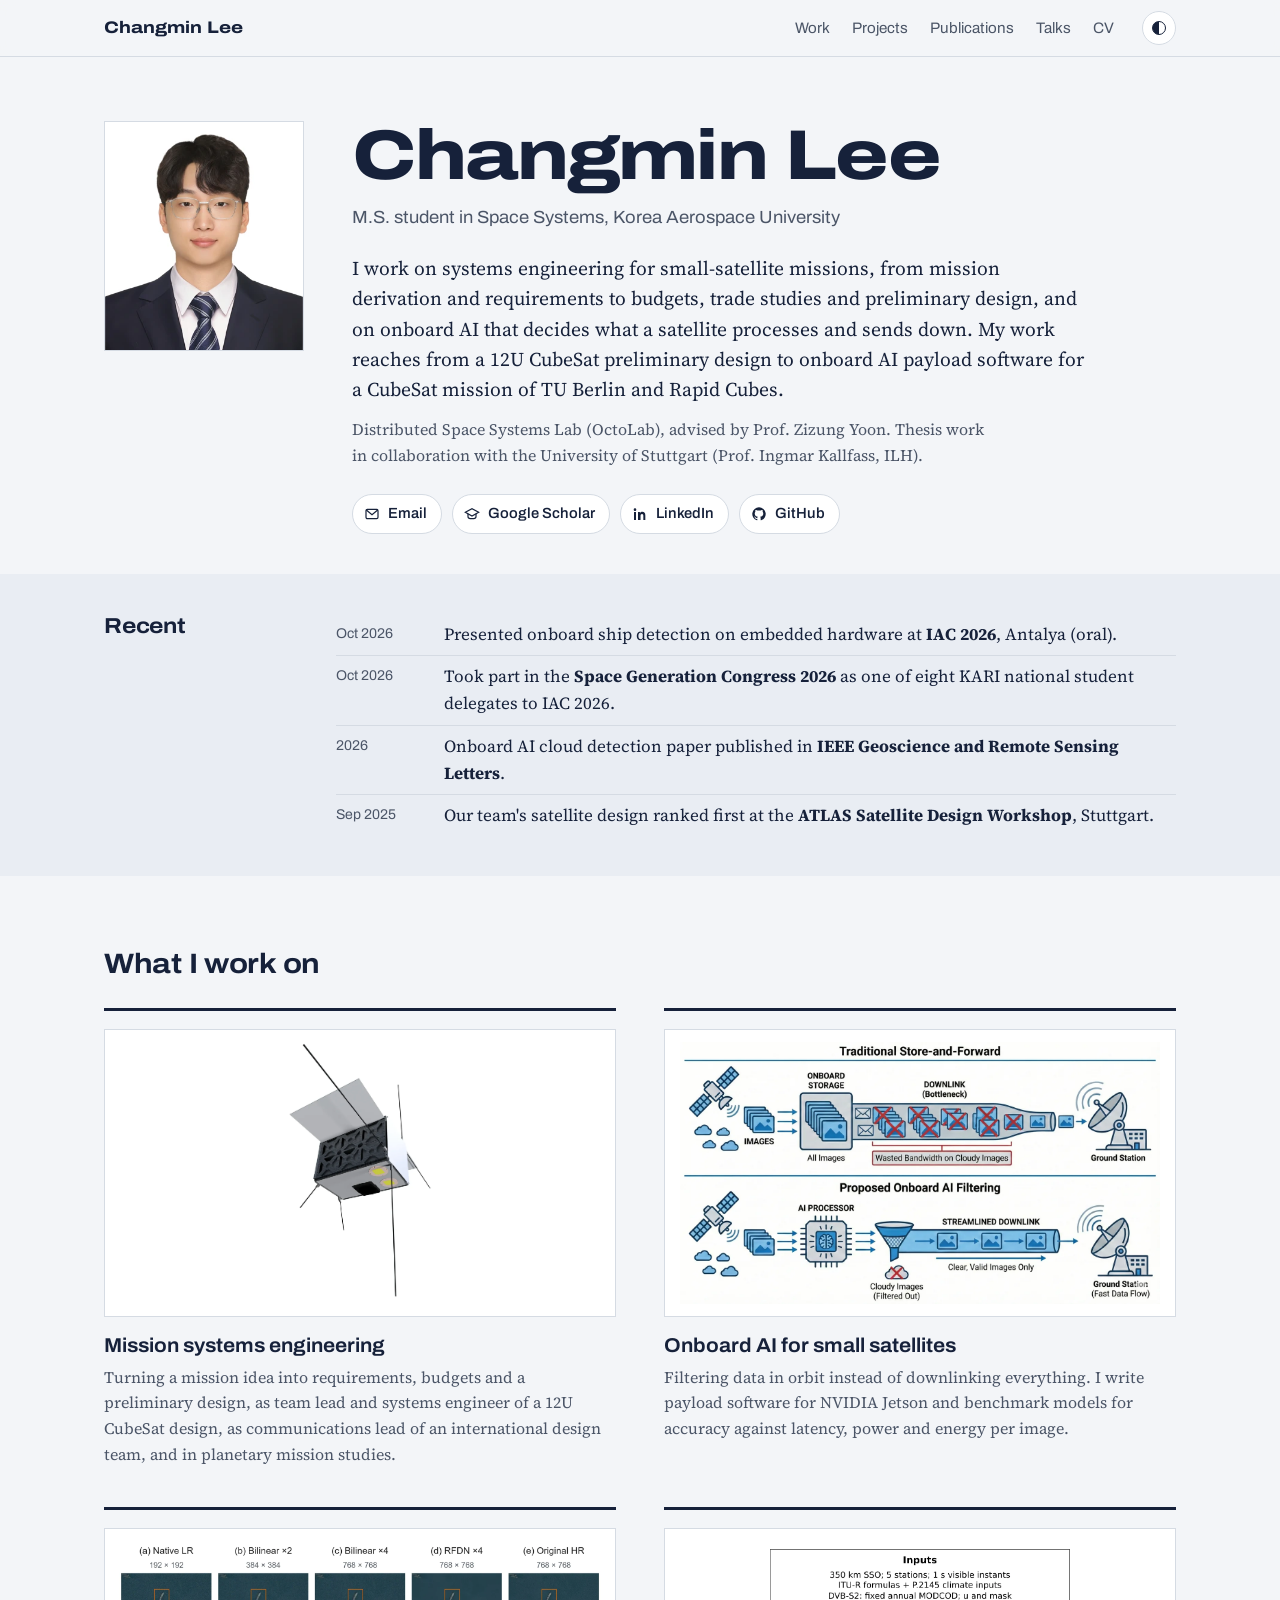
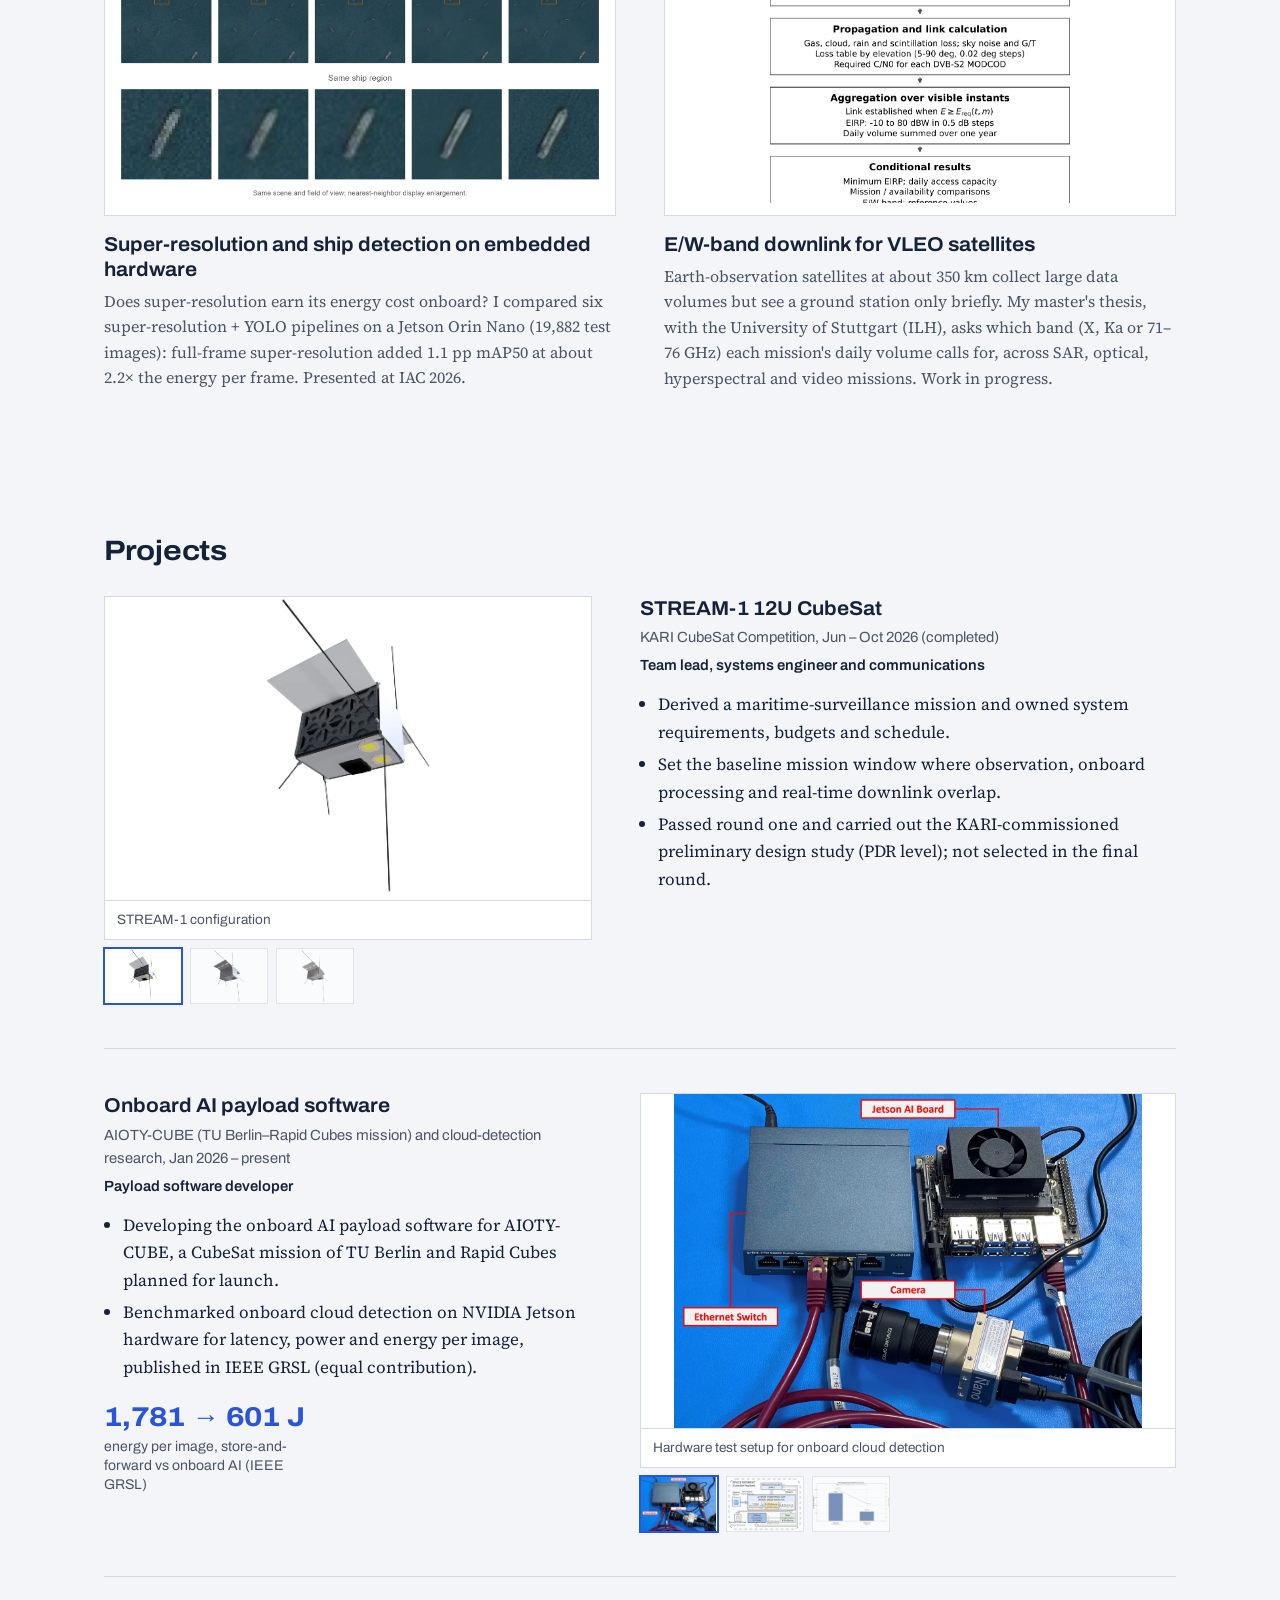
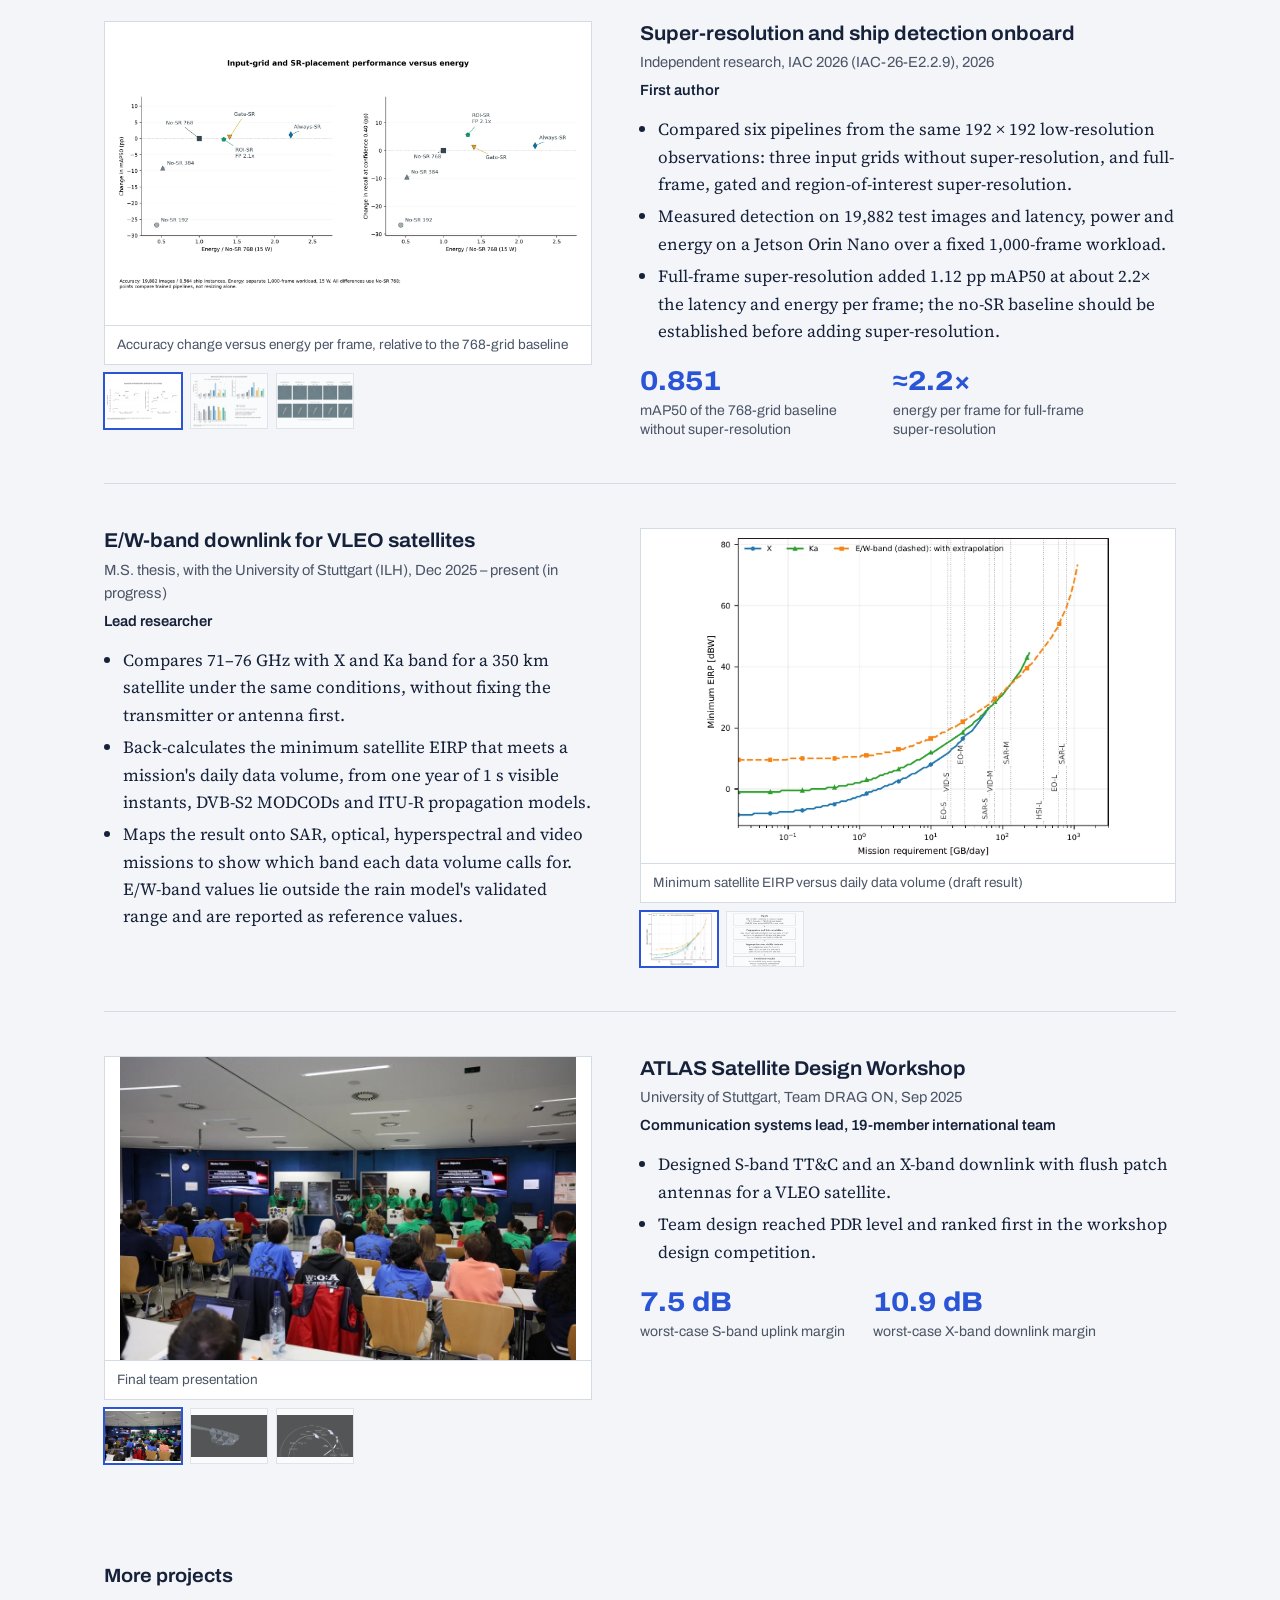
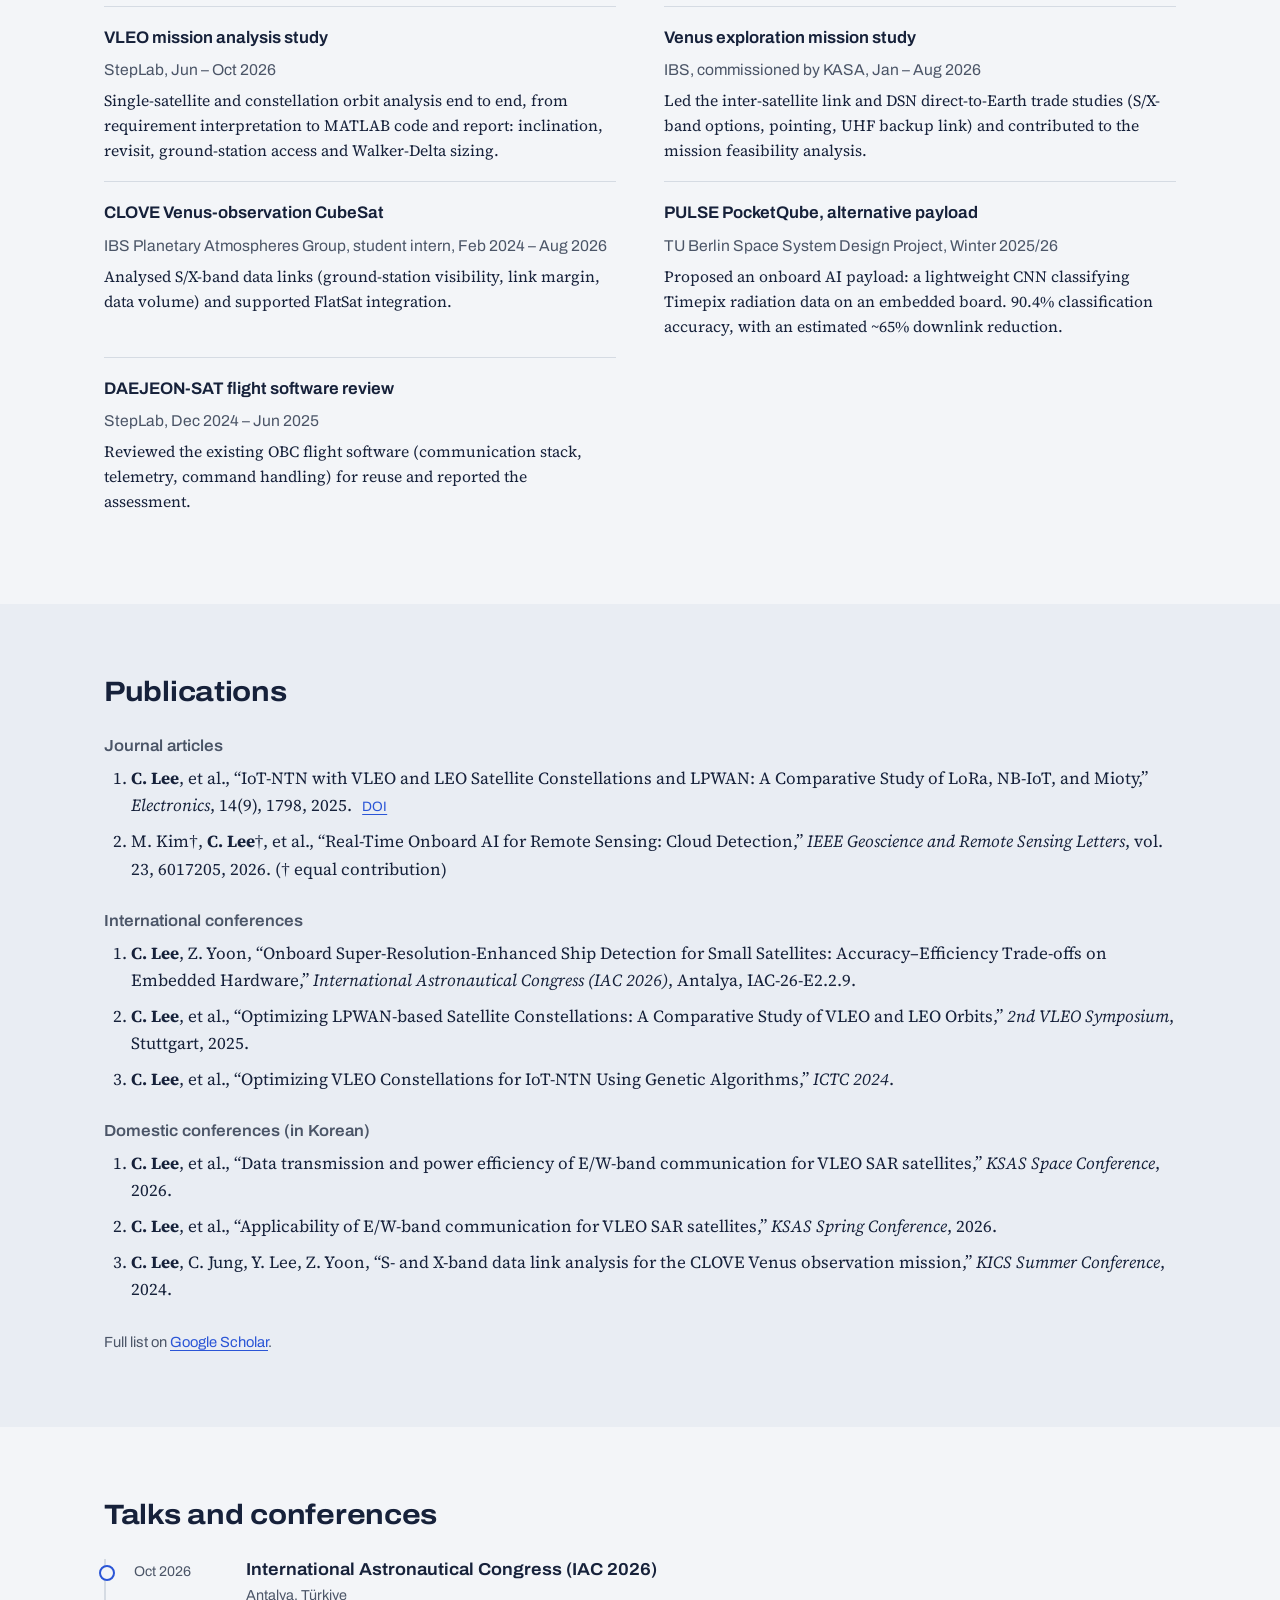
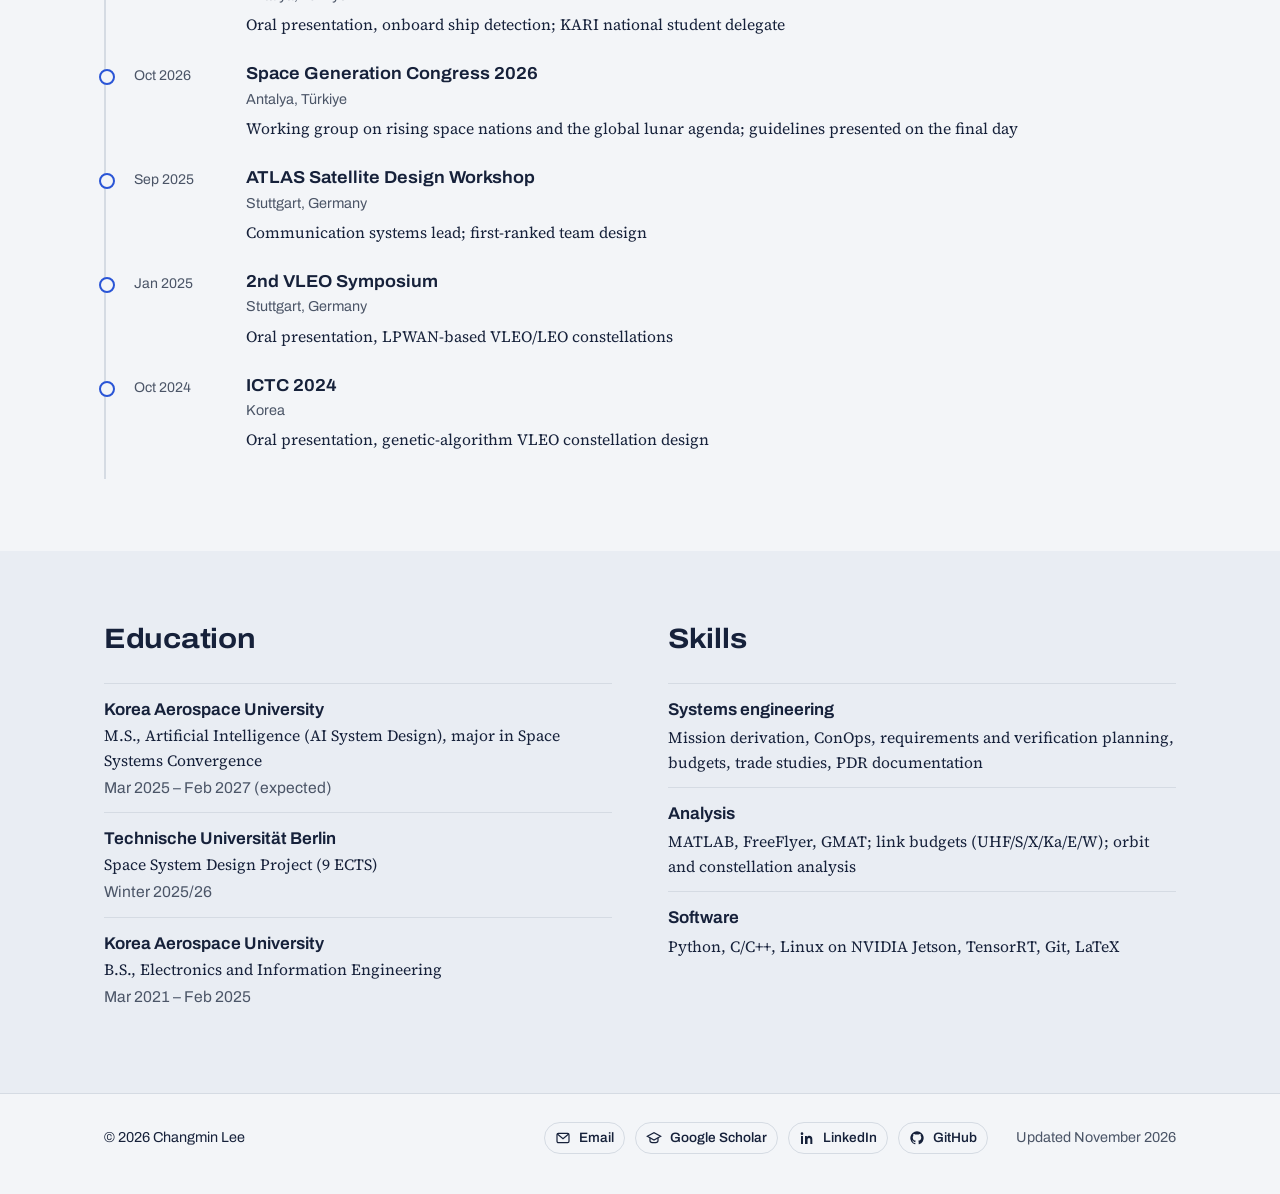
==== index.html @ 6075e07b "Build personal portfolio site Static single-page site: research themes, featured projects with image" ====
<!doctype html>
<html lang="en">
<head>
  <meta charset="utf-8">
  <meta name="viewport" content="width=device-width, initial-scale=1">
  <title>Changmin Lee | Small-satellite systems engineering</title>
  <meta name="description" content="Changmin Lee, M.S. student in space systems at Korea Aerospace University: systems engineering for small-satellite missions and onboard AI.">
  <meta property="og:title" content="Changmin Lee">
  <meta property="og:description" content="Systems engineering for small-satellite missions and onboard AI.">
  <meta property="og:image" content="https://changmaneeee.github.io/assets/img/stream1-assembly.webp">
  <link rel="icon" href="data:image/svg+xml,%3Csvg xmlns='http://www.w3.org/2000/svg' viewBox='0 0 32 32'%3E%3Ccircle cx='16' cy='16' r='7' fill='%232A55D6'/%3E%3Cellipse cx='16' cy='16' rx='14' ry='6' fill='none' stroke='%232A55D6' stroke-width='2' transform='rotate(-30 16 16)'/%3E%3C/svg%3E">
  <link rel="preload" href="assets/fonts/archivo-latin-wdth-normal.woff2" as="font" type="font/woff2" crossorigin>
  <link rel="stylesheet" href="style.css">
  <script>
    try { var t = localStorage.getItem('theme'); if (t) document.documentElement.setAttribute('data-theme', t); } catch (e) {}
  </script>
</head>
<body>
  <a class="skip" href="#main">Skip to content</a>

  <header class="topbar">
    <div class="wrap topbar-inner">
      <a class="wordmark" href="#top">Changmin Lee</a>
      <nav aria-label="Sections">
        <a href="#research">Work</a>
        <a href="#projects">Projects</a>
        <a href="#publications">Publications</a>
        <a href="#talks">Talks</a>
        <a href="#cv">CV</a>
      </nav>
      <button class="theme" type="button" aria-label="Switch colour theme"><span aria-hidden="true"></span></button>
    </div>
  </header>

  <main id="main">
    <section class="hero" id="top">
      <div class="wrap hero-grid">
        <img class="portrait" src="assets/img/profile.webp" alt="Portrait of Changmin Lee" width="330" height="381">
        <div class="hero-text">
          <h1 data-bind="name"></h1>
          <p class="role" data-bind="role"></p>
          <p class="summary" data-bind="summary"></p>
          <p class="affil" data-bind="affiliation"></p>
          <ul class="links" id="links"></ul>
        </div>
      </div>
    </section>

    <section class="band news-band" aria-labelledby="news-h">
      <div class="wrap news-grid">
        <h2 id="news-h">Recent</h2>
        <ol class="news" id="news"></ol>
      </div>
    </section>

    <section id="research" aria-labelledby="research-h">
      <div class="wrap">
        <h2 id="research-h">What I work on</h2>
        <div class="themes" id="themes"></div>
      </div>
    </section>

    <section id="projects" aria-labelledby="projects-h">
      <div class="wrap">
        <h2 id="projects-h">Projects</h2>
        <div id="featured"></div>
        <h3 class="sub">More projects</h3>
        <div class="minor" id="minor"></div>
      </div>
    </section>

    <section id="publications" class="band" aria-labelledby="pubs-h">
      <div class="wrap">
        <h2 id="pubs-h">Publications</h2>
        <div id="pubs"></div>
        <p class="note">Full list on <a href="https://scholar.google.com/citations?user=tE0zNfIAAAAJ">Google Scholar</a>.</p>
      </div>
    </section>

    <section id="talks" aria-labelledby="talks-h">
      <div class="wrap">
        <h2 id="talks-h">Talks and conferences</h2>
        <ol class="timeline" id="timeline"></ol>
      </div>
    </section>

    <section id="cv" class="band" aria-labelledby="cv-h">
      <div class="wrap cv-grid">
        <div>
          <h2 id="cv-h">Education</h2>
          <ul class="edu" id="edu"></ul>
        </div>
        <div>
          <h2>Skills</h2>
          <dl class="skills" id="skills"></dl>
        </div>
      </div>
    </section>
  </main>

  <footer class="foot">
    <div class="wrap foot-inner">
      <p>© <span id="year"></span> Changmin Lee</p>
      <ul class="links small" id="links-foot"></ul>
      <p class="muted">Updated <span data-bind="updated"></span></p>
    </div>
  </footer>

  <dialog id="lightbox" aria-label="Image viewer">
    <form method="dialog"><button class="close" aria-label="Close image">×</button></form>
    <img alt="">
    <p class="lb-cap"></p>
  </dialog>

  <script src="data.js"></script>
  <script src="main.js"></script>
</body>
</html>
---- style.css ----
@font-face { font-family: "Archivo"; src: url("assets/fonts/archivo-latin-wdth-normal.woff2") format("woff2"); font-weight: 100 900; font-stretch: 62% 125%; font-display: swap; }
@font-face { font-family: "Source Serif 4"; src: url("assets/fonts/source-serif-4-latin-standard-normal.woff2") format("woff2"); font-weight: 200 900; font-style: normal; font-display: swap; }
@font-face { font-family: "Source Serif 4"; src: url("assets/fonts/source-serif-4-latin-standard-italic.woff2") format("woff2"); font-weight: 200 900; font-style: italic; font-display: swap; }

:root {
  --paper: #f3f5f8;
  --surface: #ffffff;
  --ink: #16213a;
  --graphite: #4b5567;
  --rule: #d5dbe3;
  --orbit: #2a55d6;
  --sun: #d9940f;
  --band: #e9edf3;
  --display: "Archivo", "Helvetica Neue", Arial, sans-serif;
  --text: "Source Serif 4", Georgia, serif;
  --wrap: 1120px;
}
@media (prefers-color-scheme: dark) {
  :root:not([data-theme="light"]) {
    --paper: #0d1422; --surface: #141d2e; --ink: #e5eaf2; --graphite: #9aa6b8;
    --rule: #263248; --orbit: #84a5ff; --sun: #f0b43a; --band: #111a2a;
  }
}
:root[data-theme="dark"] {
  --paper: #0d1422; --surface: #141d2e; --ink: #e5eaf2; --graphite: #9aa6b8;
  --rule: #263248; --orbit: #84a5ff; --sun: #f0b43a; --band: #111a2a;
}

* { box-sizing: border-box; }
html { scroll-behavior: smooth; scroll-padding-top: 72px; }
@media (prefers-reduced-motion: reduce) { html { scroll-behavior: auto; } }
body {
  margin: 0; background: var(--paper); color: var(--ink);
  font-family: var(--text); font-size: 1.0625rem; line-height: 1.6;
  -webkit-font-smoothing: antialiased;
}
img { max-width: 100%; height: auto; display: block; }
a { color: var(--orbit); text-underline-offset: 3px; text-decoration-thickness: 1px; }
a:hover { text-decoration-thickness: 2px; }
:focus-visible { outline: 2px solid var(--orbit); outline-offset: 3px; border-radius: 2px; }
.wrap { max-width: var(--wrap); margin: 0 auto; padding: 0 24px; }
.skip { position: absolute; left: -999px; }
.skip:focus { left: 16px; top: 12px; z-index: 50; background: var(--surface); padding: 8px 12px; }

h1, h2, h3, .wordmark, nav, .role, .date, .fig-value, .meta, .links, .note, figcaption, .foot {
  font-family: var(--display);
}
h2 {
  font-size: 1.75rem; font-weight: 700; font-stretch: 112%; letter-spacing: -0.01em;
  margin: 0 0 1.75rem; line-height: 1.15;
}
h3 { font-size: 1.25rem; font-weight: 650; font-stretch: 105%; margin: 0 0 .35rem; line-height: 1.25; }
section { padding: 72px 0; }
.band { background: var(--band); }

/* Top bar */
.topbar {
  position: sticky; top: 0; z-index: 20;
  background: color-mix(in srgb, var(--paper) 88%, transparent);
  backdrop-filter: blur(8px); border-bottom: 1px solid var(--rule);
}
.topbar-inner { display: flex; align-items: center; gap: 28px; height: 56px; }
.wordmark { font-weight: 750; font-stretch: 118%; color: var(--ink); text-decoration: none; font-size: 1.05rem; }
nav { display: flex; gap: 22px; margin-left: auto; font-size: .95rem; }
nav a { color: var(--graphite); text-decoration: none; }
nav a:hover { color: var(--ink); }
.theme {
  width: 34px; height: 34px; border-radius: 50%; border: 1px solid var(--rule);
  background: var(--surface); cursor: pointer; display: grid; place-items: center;
}
.theme span {
  width: 14px; height: 14px; border-radius: 50%;
  background: linear-gradient(90deg, var(--ink) 50%, transparent 50%); border: 1.5px solid var(--ink);
}

/* Hero */
.hero { padding: 64px 0 40px; }
.hero-grid { display: grid; grid-template-columns: 200px minmax(0, 1fr); gap: 48px; align-items: start; }
.portrait {
  width: 200px; height: 230px; object-fit: cover; object-position: 50% 20%;
  border: 1px solid var(--rule); background: #fff;
}
h1 {
  font-size: clamp(2.6rem, 6vw, 4.4rem); font-weight: 800; font-stretch: 122%;
  letter-spacing: -0.025em; line-height: .98; margin: 0 0 14px;
}
.role { font-size: 1.1rem; color: var(--graphite); margin: 0 0 22px; font-stretch: 105%; }
.summary { font-size: 1.22rem; line-height: 1.55; max-width: 38em; margin: 0 0 12px; }
.affil { color: var(--graphite); max-width: 40em; margin: 0 0 26px; font-size: 1rem; }
.links { list-style: none; padding: 0; margin: 0; display: flex; flex-wrap: wrap; gap: 10px; }
.links a {
  display: inline-flex; align-items: center; gap: 8px; padding: 7px 14px 7px 11px;
  border: 1px solid var(--rule); border-radius: 999px; background: var(--surface);
  color: var(--ink); text-decoration: none; font-size: .92rem; font-weight: 550;
}
.links a:hover { border-color: var(--orbit); color: var(--orbit); }
.links svg { width: 16px; height: 16px; flex: none; }
.links.small a { padding: 4px 10px; font-size: .85rem; background: transparent; }

/* Recent */
.news-grid { display: grid; grid-template-columns: 200px minmax(0, 1fr); gap: 32px; }
.news-grid h2 { margin: 0; font-size: 1.35rem; }
.news-band { padding: 40px 0; }
.news { list-style: none; margin: 0; padding: 0; }
.news li { display: grid; grid-template-columns: 92px minmax(0, 1fr); gap: 16px; padding: 7px 0; border-bottom: 1px solid var(--rule); }
.news li:last-child { border-bottom: 0; }
.date { color: var(--graphite); font-size: .88rem; font-variant-numeric: tabular-nums; padding-top: 2px; }

/* Research themes */
.themes { display: grid; grid-template-columns: repeat(2, minmax(0, 1fr)); gap: 40px 48px; }
.theme-item { border-top: 3px solid var(--ink); padding-top: 18px; }
.theme-item figure { margin: 0 0 16px; background: #fff; border: 1px solid var(--rule); aspect-ratio: 16 / 9; display: grid; place-items: center; overflow: hidden; }
.theme-item figure { position: relative; }
.theme-item figure img { position: absolute; inset: 12px; width: calc(100% - 24px); height: calc(100% - 24px); object-fit: contain; }
.theme-item p { margin: .4rem 0 0; color: var(--graphite); font-size: 1rem; }

/* Featured projects */
.project { display: grid; grid-template-columns: minmax(0, 1fr) minmax(0, 1.1fr); gap: 48px; padding: 44px 0; border-top: 1px solid var(--rule); }
.project:first-child { border-top: 0; padding-top: 0; }
.project:nth-child(even) .gallery { order: 2; }
.meta { color: var(--graphite); font-size: .92rem; margin: 0 0 4px; }
.meta.role-line { color: var(--ink); font-weight: 600; margin-bottom: 14px; }
.project ul { margin: 0; padding-left: 1.1em; }
.project li { margin: .35rem 0; }
.figs { display: flex; flex-wrap: wrap; gap: 28px; margin: 22px 0 0; }
.figs div { min-width: 140px; }
.fig-value { display: block; font-size: 1.7rem; font-weight: 750; font-stretch: 110%; color: var(--orbit); line-height: 1.1; font-variant-numeric: tabular-nums; }
.figs dd { margin: 4px 0 0; font-size: .88rem; color: var(--graphite); font-family: var(--display); max-width: 16em; line-height: 1.35; }
.gallery .main { margin: 0; background: #fff; border: 1px solid var(--rule); }
.gallery .main button { all: unset; cursor: zoom-in; display: block; width: 100%; }
.gallery .main button:focus-visible { outline: 2px solid var(--orbit); outline-offset: 2px; }
.gallery .main img { width: 100%; aspect-ratio: 16 / 10; object-fit: contain; }
.gallery figcaption { font-size: .85rem; color: var(--graphite); padding: 8px 12px; border-top: 1px solid var(--rule); background: var(--surface); }
.thumbs { display: flex; gap: 8px; margin-top: 8px; }
.thumbs button {
  width: 78px; height: 56px; padding: 0; border: 1px solid var(--rule); background: #fff; cursor: pointer; opacity: .65;
}
.thumbs button[aria-pressed="true"] { opacity: 1; border-color: var(--orbit); box-shadow: 0 0 0 1px var(--orbit); }
.thumbs img { width: 100%; height: 100%; object-fit: contain; }

.sub { margin: 56px 0 18px; font-size: 1.2rem; }
.minor { display: grid; grid-template-columns: repeat(2, minmax(0, 1fr)); gap: 0 48px; }
.minor article { padding: 18px 0; border-top: 1px solid var(--rule); }
.minor h4 { font-family: var(--display); font-size: 1.05rem; font-weight: 650; margin: 0 0 2px; }
.minor p { margin: .35rem 0 0; font-size: .98rem; }

/* Publications */
.pub-group { margin-bottom: 28px; }
.pub-group h3 { font-size: 1rem; color: var(--graphite); font-weight: 600; margin-bottom: 8px; }
.pubs { margin: 0; padding-left: 1.6em; }
.pubs li { margin: .55rem 0; max-width: 62em; }
.pubs a { font-family: var(--display); font-size: .85rem; margin-left: 6px; }
.note { font-size: .92rem; color: var(--graphite); margin: 8px 0 0; }

/* Timeline */
.timeline { list-style: none; margin: 0; padding: 0; border-left: 2px solid var(--rule); }
.timeline li { position: relative; padding: 0 0 26px 28px; display: grid; grid-template-columns: 96px minmax(0, 1fr); gap: 16px; }
.timeline li::before {
  content: ""; position: absolute; left: -7px; top: 6px; width: 12px; height: 12px; border-radius: 50%;
  background: var(--paper); border: 2px solid var(--orbit);
}
.timeline h3 { font-size: 1.08rem; margin: 0; }
.timeline .place { font-family: var(--display); color: var(--graphite); font-size: .9rem; }
.timeline p { margin: .25rem 0 0; font-size: .98rem; }

/* CV */
.cv-grid { display: grid; grid-template-columns: minmax(0, 1fr) minmax(0, 1fr); gap: 56px; }
.edu { list-style: none; margin: 0; padding: 0; }
.edu li { padding: 12px 0; border-top: 1px solid var(--rule); }
.edu strong { font-family: var(--display); font-weight: 650; display: block; }
.edu span { display: block; font-size: .98rem; }
.skills { margin: 0; }
.skills dt { font-family: var(--display); font-weight: 650; padding-top: 12px; border-top: 1px solid var(--rule); }
.skills dd { margin: 2px 0 12px; font-size: .98rem; }

/* Footer */
.foot { border-top: 1px solid var(--rule); padding: 28px 0 40px; font-size: .9rem; }
.foot-inner { display: flex; flex-wrap: wrap; align-items: center; gap: 16px 28px; }
.foot p { margin: 0; }
.muted { color: var(--graphite); }
.foot .links { margin-left: auto; }

/* Lightbox */
dialog#lightbox { border: 0; padding: 16px; max-width: min(1200px, 94vw); background: var(--surface); color: var(--ink); }
dialog#lightbox::backdrop { background: rgb(10 15 25 / .8); }
dialog#lightbox img { max-height: 80vh; margin: 0 auto; background: #fff; }
.lb-cap { font-family: var(--display); font-size: .9rem; color: var(--graphite); margin: 10px 0 0; }
.close { position: absolute; right: 10px; top: 6px; border: 0; background: none; font-size: 1.8rem; cursor: pointer; color: var(--ink); }

/* Responsive */
@media (max-width: 900px) {
  .hero-grid, .project, .cv-grid { grid-template-columns: minmax(0, 1fr); gap: 32px; }
  .portrait { width: 140px; height: 160px; }
  .project:nth-child(even) .gallery { order: 0; }
  .themes { grid-template-columns: minmax(0, 1fr); }
  .minor { grid-template-columns: minmax(0, 1fr); }
  .news-grid { grid-template-columns: minmax(0, 1fr); gap: 12px; }
}
@media (max-width: 640px) {
  .wrap { padding: 0 16px; }
  section { padding: 52px 0; }
  .topbar-inner { gap: 14px; }
  .wordmark { display: none; }
  nav { margin-left: 0; gap: 16px; overflow-x: auto; font-size: .9rem; white-space: nowrap; }
  .theme { margin-left: auto; flex: none; }
  .news li, .timeline li { grid-template-columns: minmax(0, 1fr); gap: 2px; }
  .summary { font-size: 1.1rem; }
}
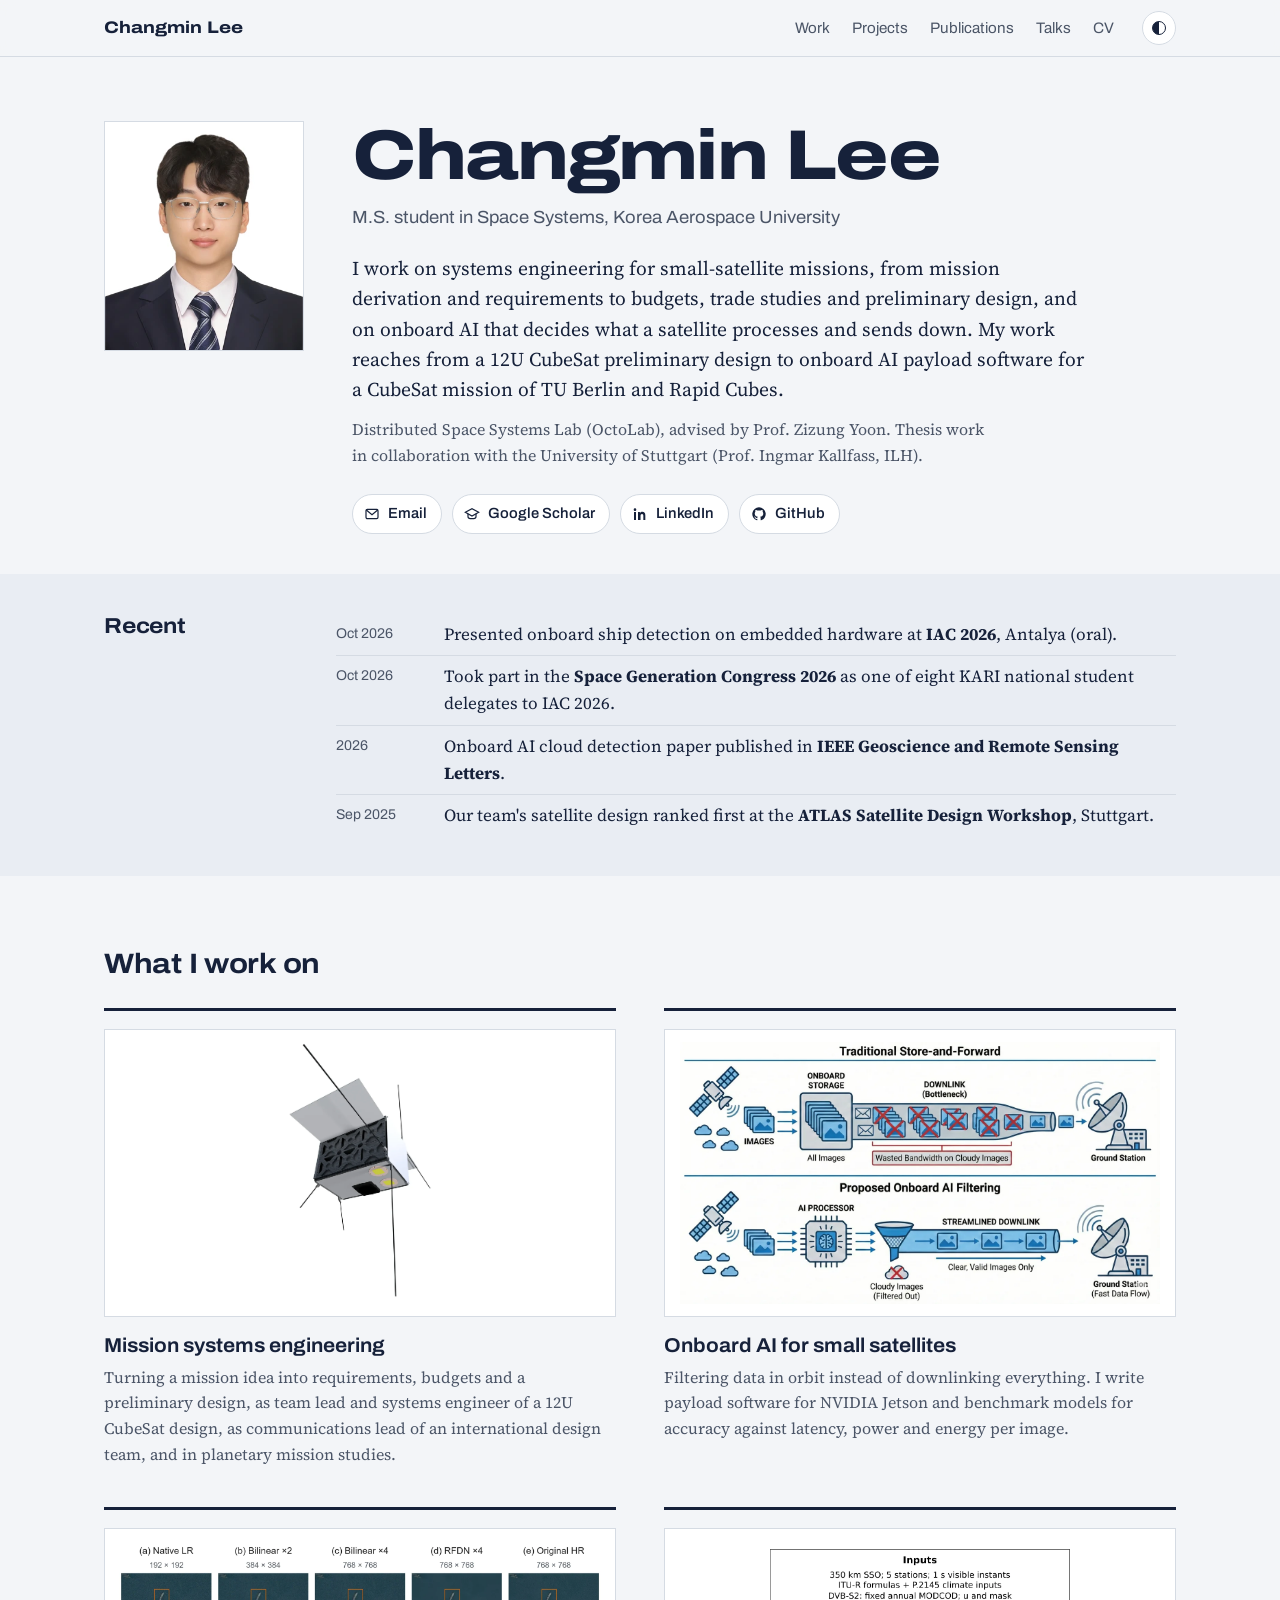
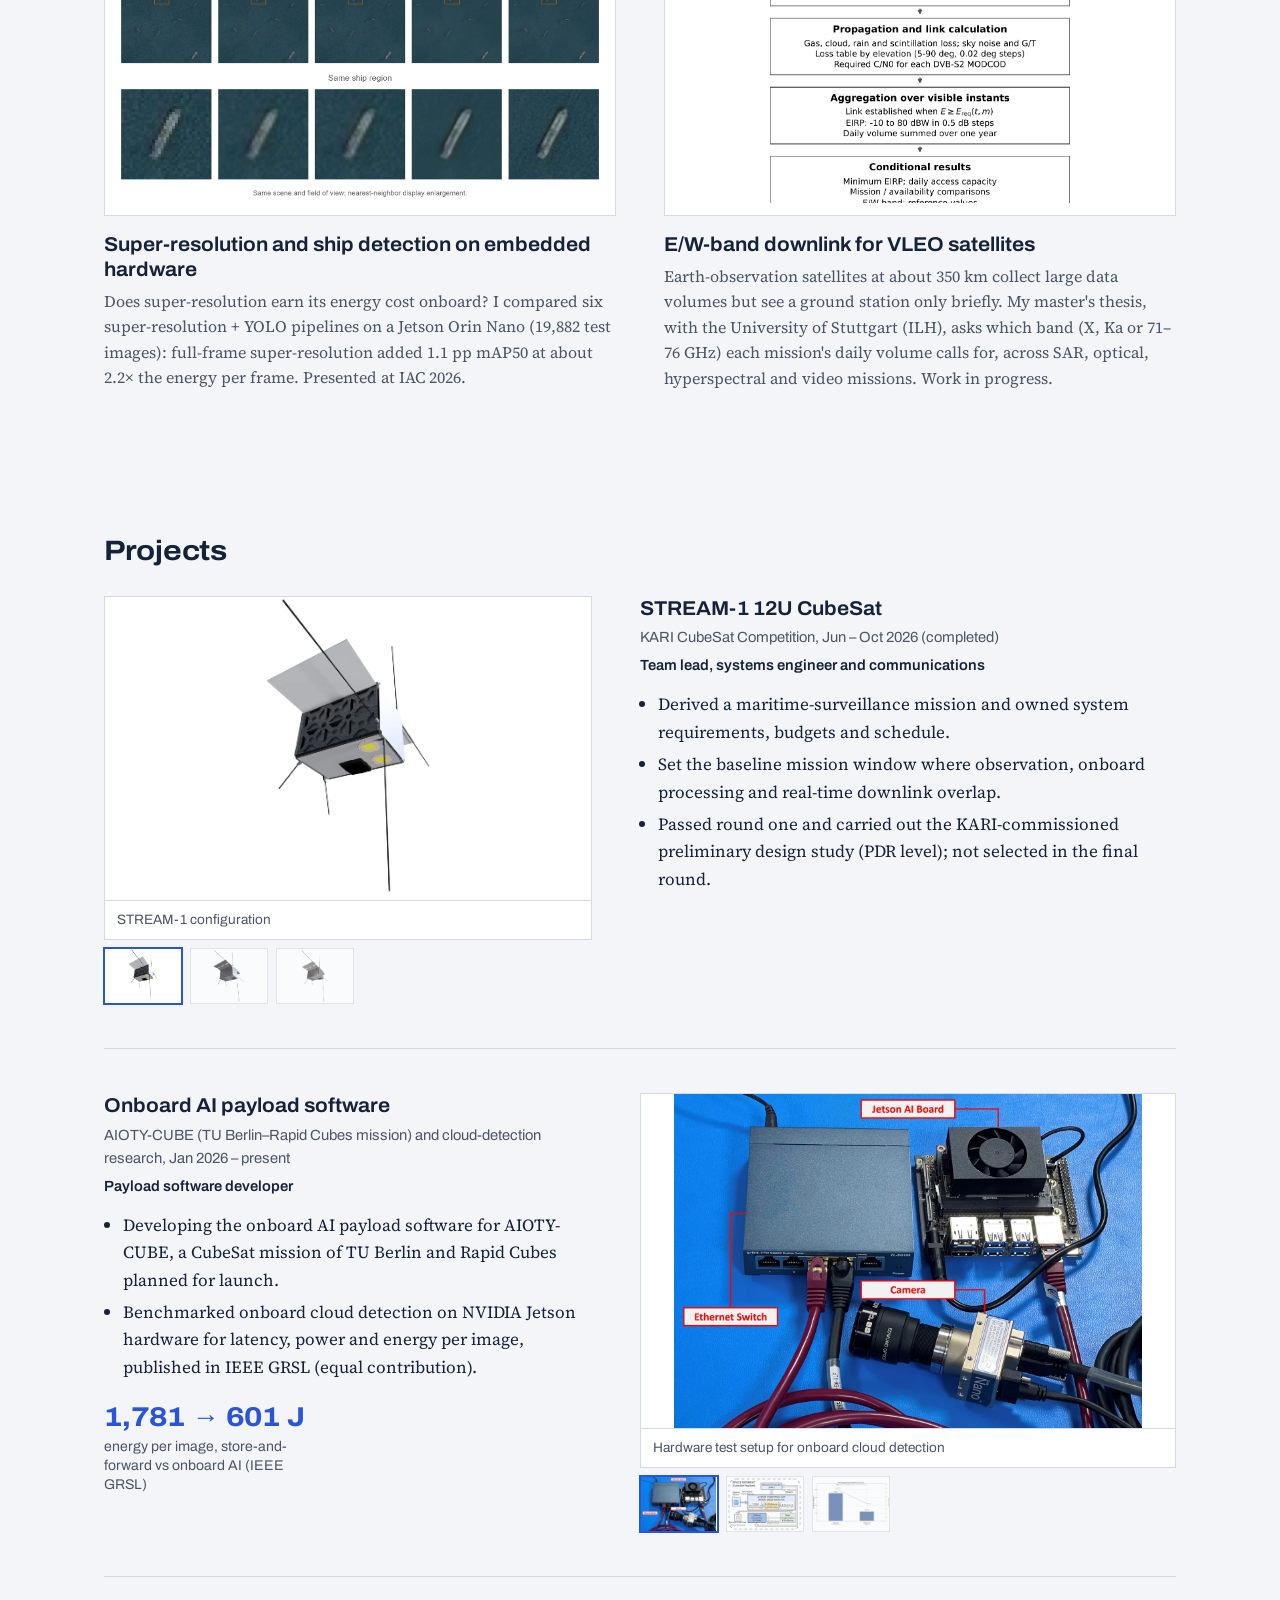
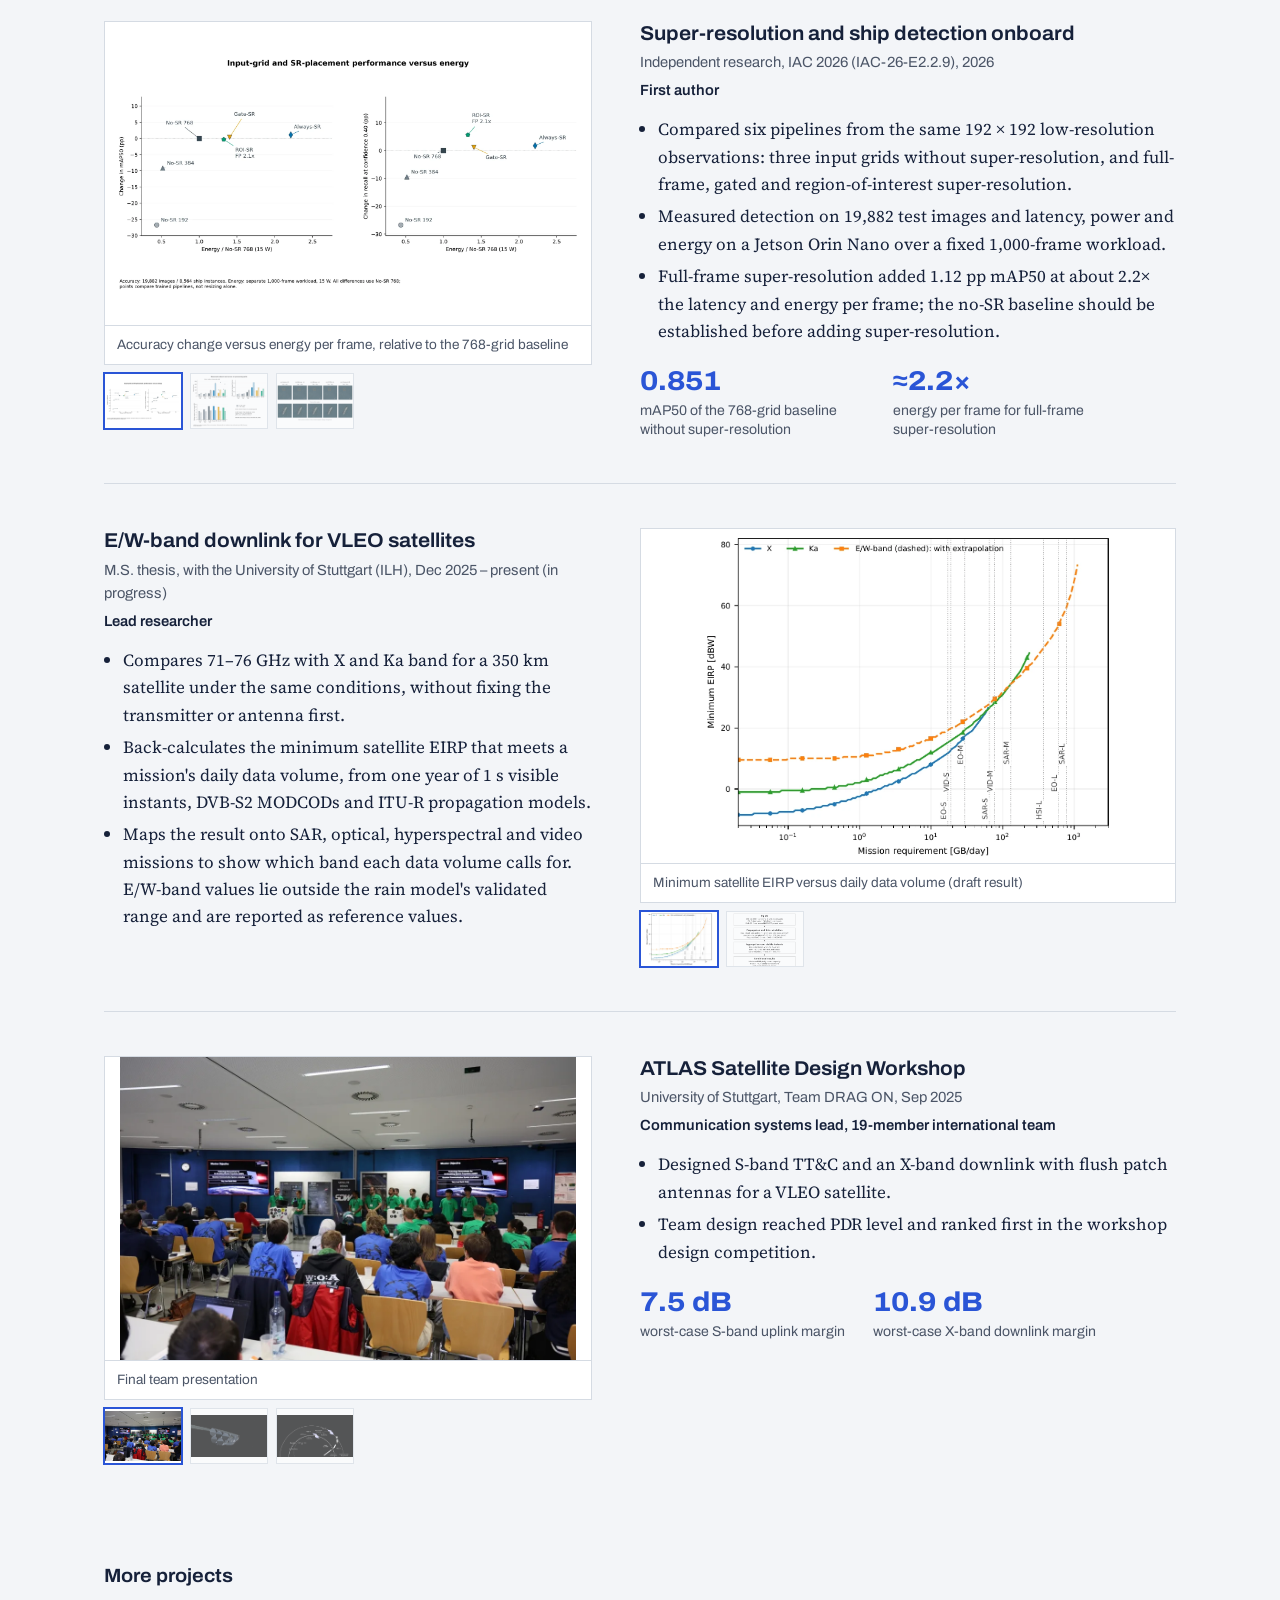
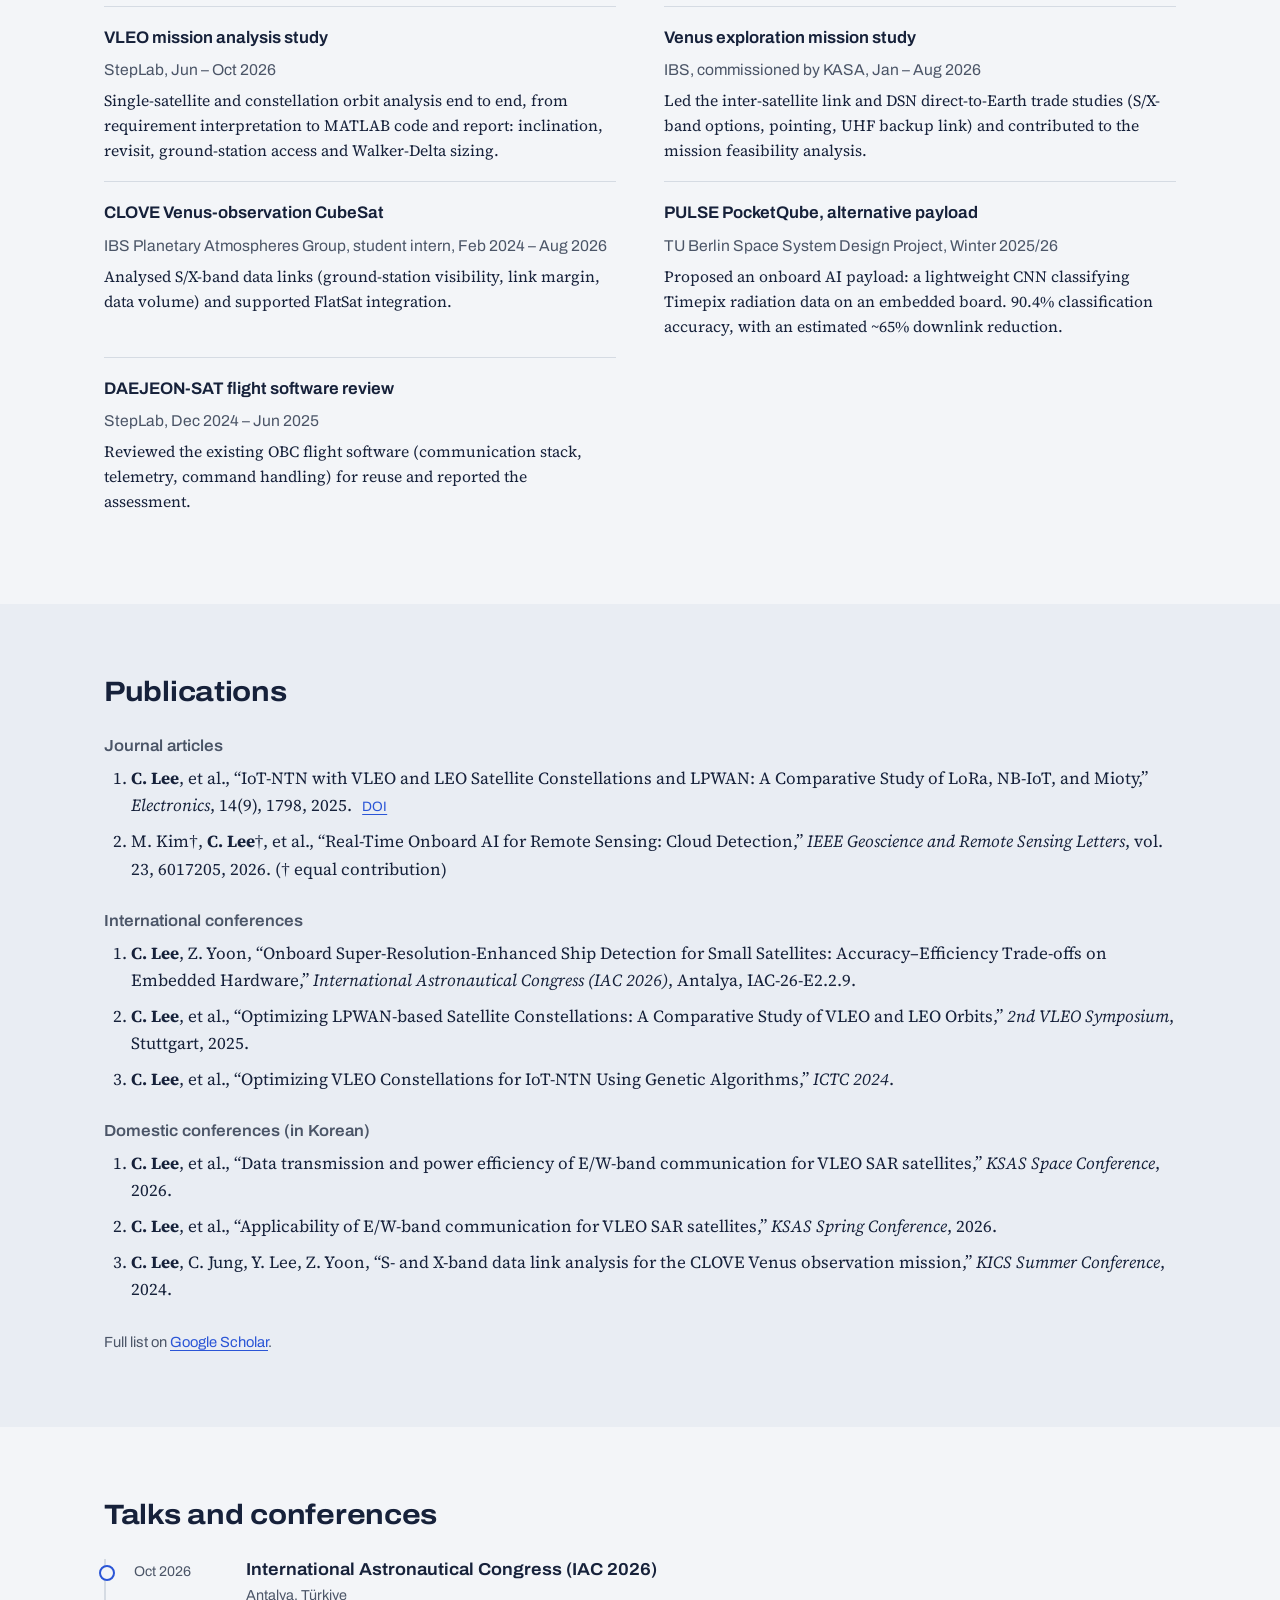
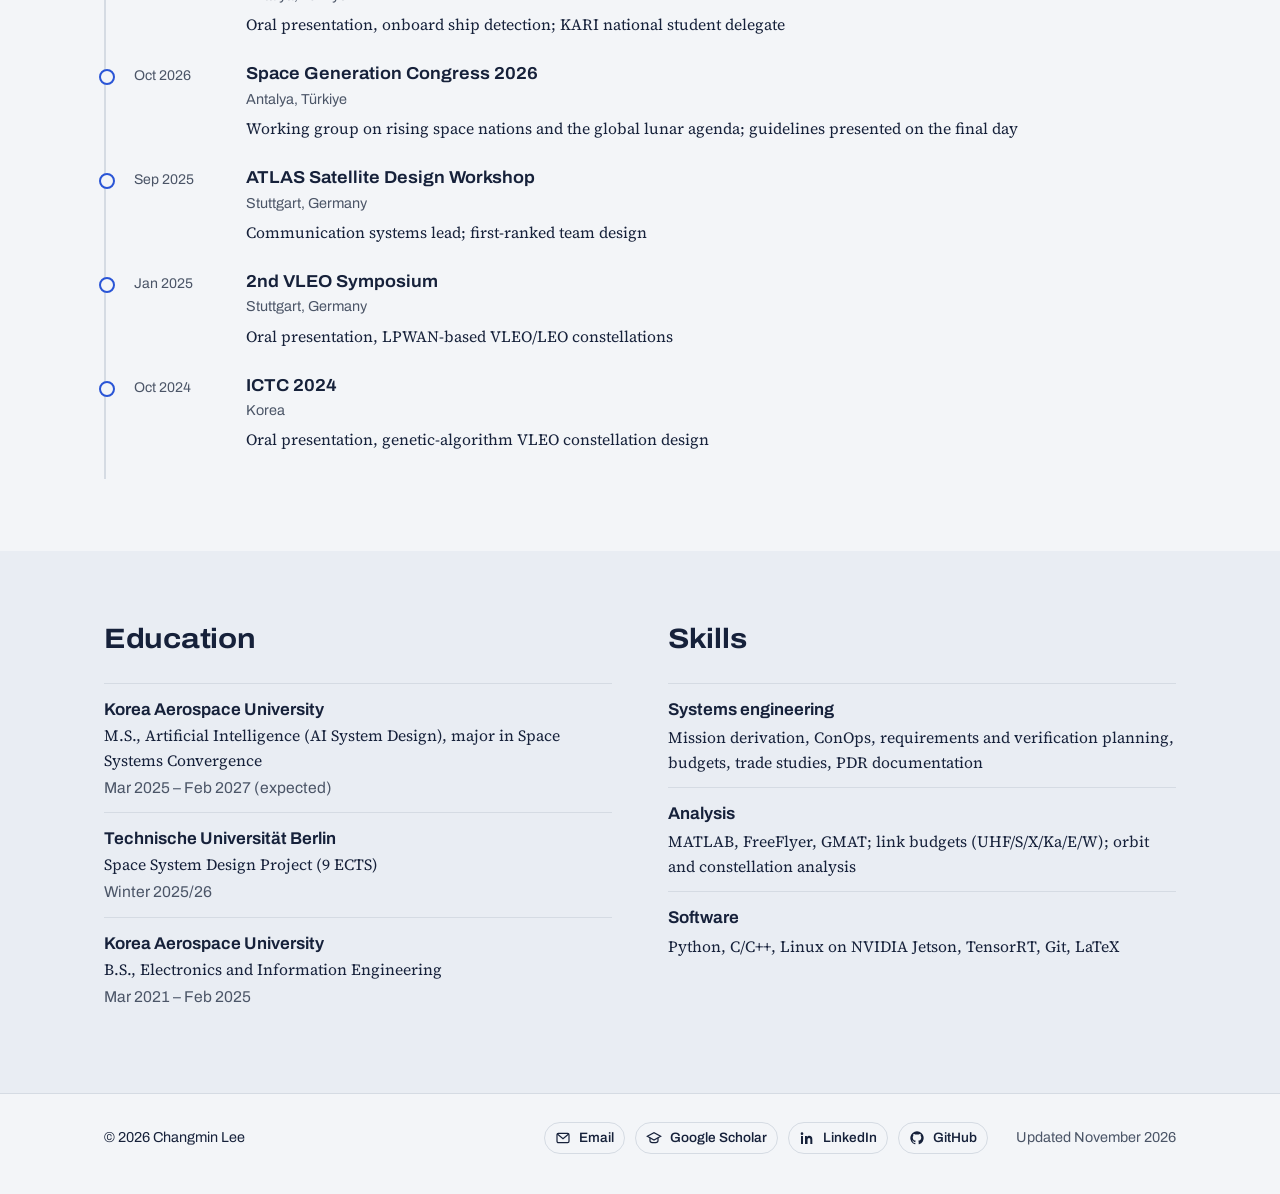
==== commit 94745b2b: "Render name and role in static HTML for crawlers Co-Authored-By: Claude Opus 5.5 <noreply@anthropic." ====
--- a/index.html
+++ b/index.html
@@ -37,8 +37,8 @@
       <div class="wrap hero-grid">
         <img class="portrait" src="assets/img/profile.webp" alt="Portrait of Changmin Lee" width="330" height="381">
         <div class="hero-text">
-          <h1 data-bind="name"></h1>
-          <p class="role" data-bind="role"></p>
+          <h1 data-bind="name">Changmin Lee</h1>
+          <p class="role" data-bind="role">M.S. student in Space Systems, Korea Aerospace University</p>
           <p class="summary" data-bind="summary"></p>
           <p class="affil" data-bind="affiliation"></p>
           <ul class="links" id="links"></ul>
